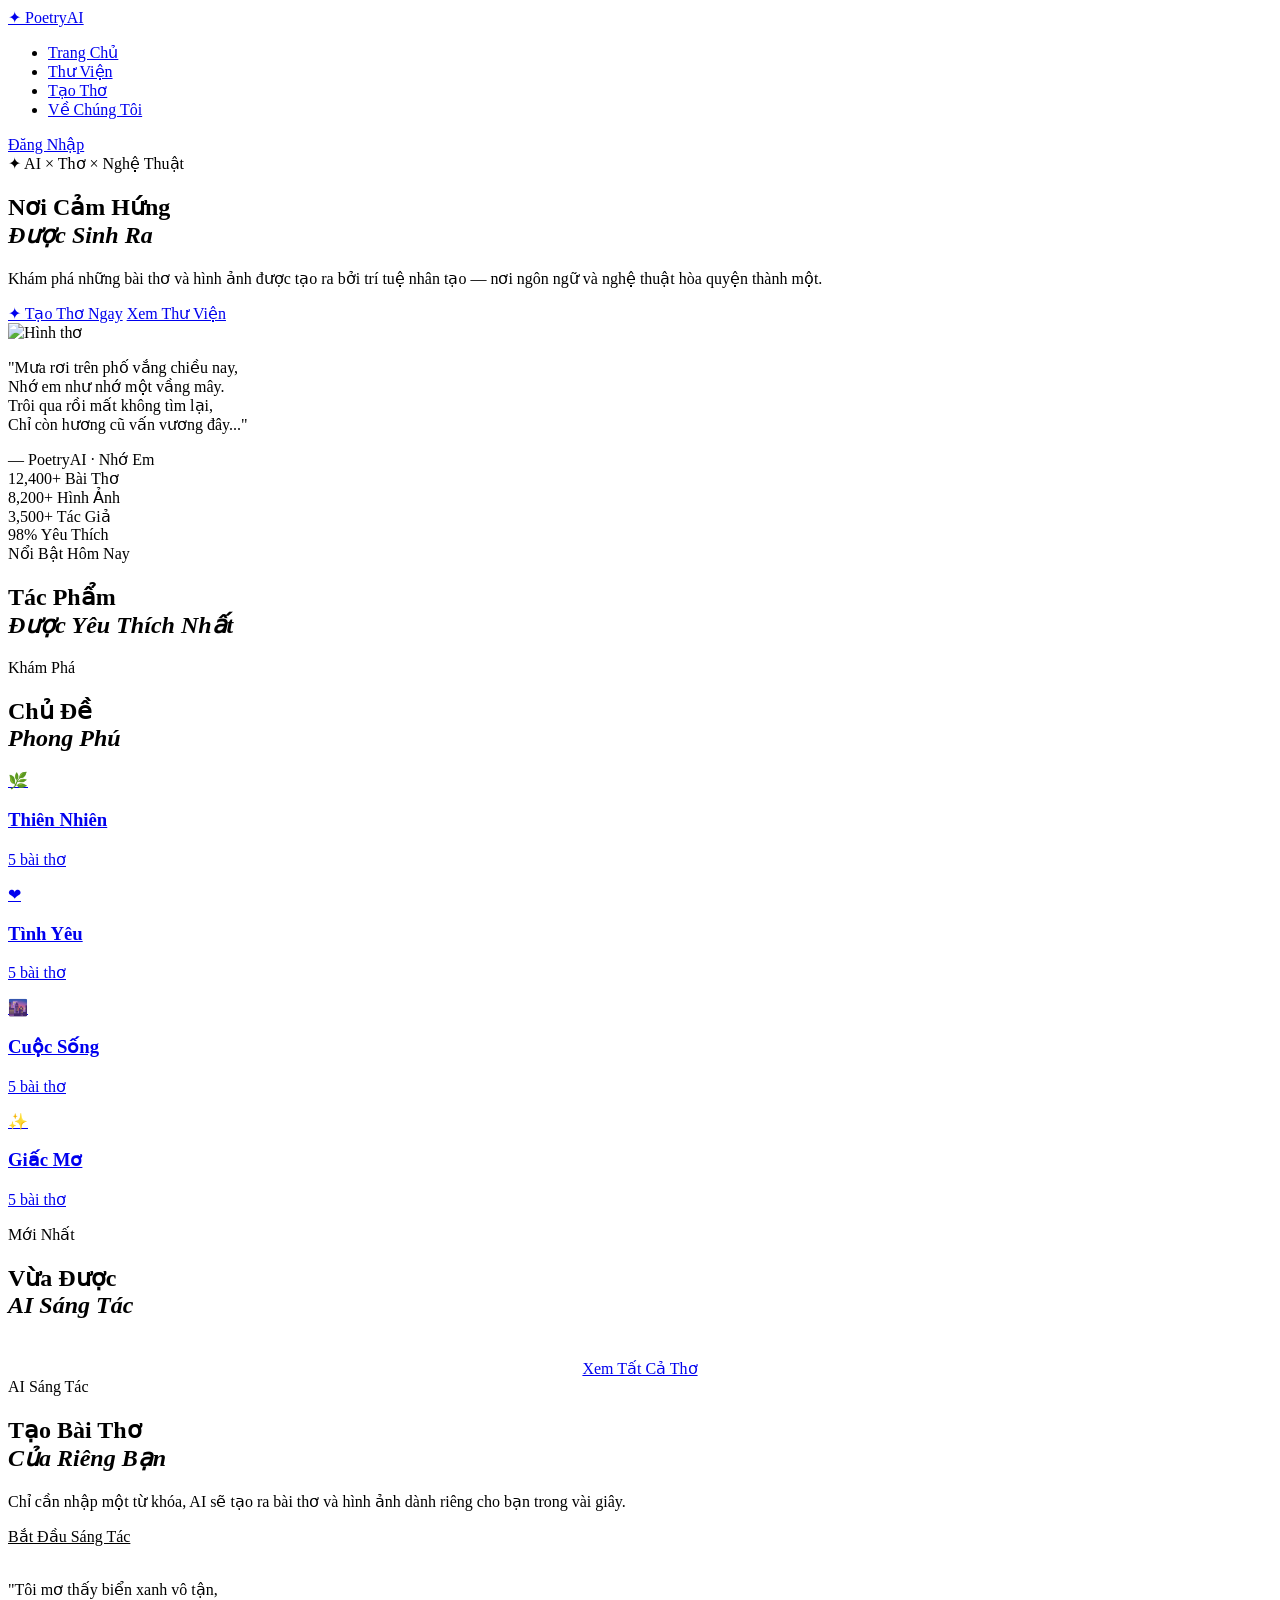
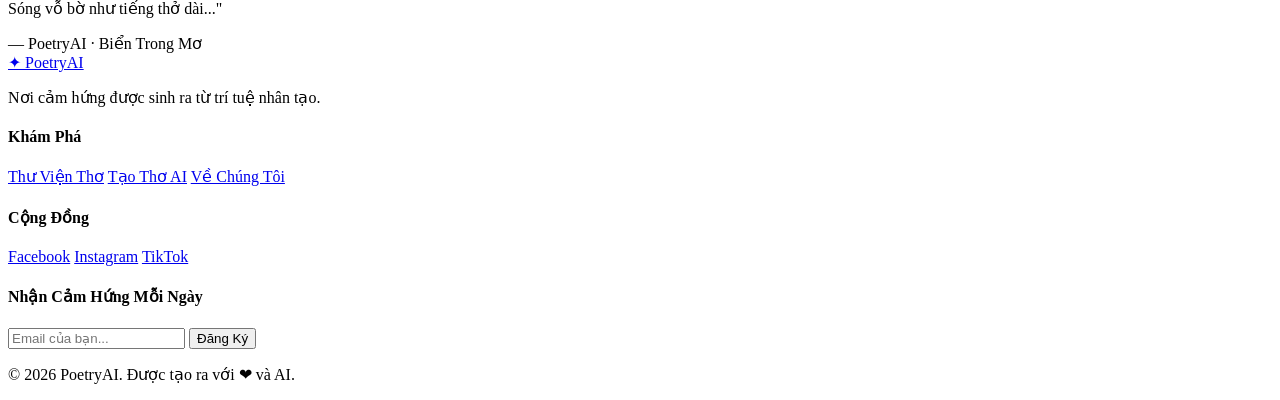
==== index.html @ b4dc810d "Add files via upload" ====
<!DOCTYPE html>
<html lang="vi">
<head>
  <meta charset="UTF-8" />
  <meta name="viewport" content="width=device-width, initial-scale=1.0" />
  <title>PoetryAI — Cảm Hứng Thơ Từ Trí Tuệ Nhân Tạo</title>
  <link rel="stylesheet" href="shared.css" />
  <link rel="stylesheet" href="style.css" />
  <link href="https://fonts.googleapis.com/css2?family=Playfair+Display:ital,wght@0,400;0,700;1,400&family=Inter:wght@300;400;500;600&display=swap" rel="stylesheet" />
</head>
<body>

  <!-- NAV -->
  <nav class="nav">
    <a href="index.html" class="nav-logo">✦ PoetryAI</a>
    <ul class="nav-links">
      <li><a href="index.html" class="active">Trang Chủ</a></li>
      <li><a href="gallery.html">Thư Viện</a></li>
      <li><a href="generate.html">Tạo Thơ</a></li>
      <li><a href="about.html">Về Chúng Tôi</a></li>
    </ul>
    <a href="auth.html" class="btn-nav">Đăng Nhập</a>
  </nav>

  <!-- HERO -->
  <section class="hero">
    <div class="hero-bg"></div>
    <div class="hero-content">
      <span class="hero-tag">✦ AI × Thơ × Nghệ Thuật</span>
      <h1 class="hero-title">Nơi Cảm Hứng<br /><em>Được Sinh Ra</em></h1>
      <p class="hero-sub">Khám phá những bài thơ và hình ảnh được tạo ra bởi trí tuệ nhân tạo — nơi ngôn ngữ và nghệ thuật hòa quyện thành một.</p>
      <div class="hero-actions">
        <a href="generate.html" class="btn-primary">✦ Tạo Thơ Ngay</a>
        <a href="gallery.html" class="btn-ghost">Xem Thư Viện</a>
      </div>
    </div>
    <div class="hero-poem-card">
      <div class="poem-card floating">
        <img src="https://picsum.photos/seed/couple-rain-street/400/520" alt="Hình thơ" />
        <div class="poem-overlay">
          <p class="poem-text">"Mưa rơi trên phố vắng chiều nay,<br />Nhớ em như nhớ một vầng mây.<br />Trôi qua rồi mất không tìm lại,<br />Chỉ còn hương cũ vấn vương đây..."</p>
          <span class="poem-author">— PoetryAI · Nhớ Em</span>
        </div>
      </div>
    </div>
  </section>

  <!-- STATS -->
  <section class="stats">
    <div class="stat-item">
      <span class="stat-num">12,400+</span>
      <span class="stat-label">Bài Thơ</span>
    </div>
    <div class="stat-item">
      <span class="stat-num">8,200+</span>
      <span class="stat-label">Hình Ảnh</span>
    </div>
    <div class="stat-item">
      <span class="stat-num">3,500+</span>
      <span class="stat-label">Tác Giả</span>
    </div>
    <div class="stat-item">
      <span class="stat-num">98%</span>
      <span class="stat-label">Yêu Thích</span>
    </div>
  </section>

  <!-- FEATURED POEMS -->
  <section class="home-featured">
    <div class="section-header">
      <span class="section-tag">Nổi Bật Hôm Nay</span>
      <h2>Tác Phẩm<br /><em>Được Yêu Thích Nhất</em></h2>
    </div>
    <div class="featured-hero-grid" id="featuredGrid">
      <!-- JS inject -->
    </div>
  </section>

  <!-- CATEGORIES -->
  <section class="categories">
    <div class="section-header">
      <span class="section-tag">Khám Phá</span>
      <h2>Chủ Đề<br /><em>Phong Phú</em></h2>
    </div>
    <div class="cat-grid">
      <a href="gallery.html?cat=nature" class="cat-card" style="--img:url('https://picsum.photos/seed/mountain-sunrise-fog/600/400')">
        <div class="cat-overlay">
          <span class="cat-icon">🌿</span>
          <h3>Thiên Nhiên</h3>
          <p>5 bài thơ</p>
        </div>
      </a>
      <a href="gallery.html?cat=love" class="cat-card" style="--img:url('https://picsum.photos/seed/couple-rain-street/600/400')">
        <div class="cat-overlay">
          <span class="cat-icon">❤</span>
          <h3>Tình Yêu</h3>
          <p>5 bài thơ</p>
        </div>
      </a>
      <a href="gallery.html?cat=life" class="cat-card" style="--img:url('https://picsum.photos/seed/night-city-lights-street/600/400')">
        <div class="cat-overlay">
          <span class="cat-icon">🌆</span>
          <h3>Cuộc Sống</h3>
          <p>5 bài thơ</p>
        </div>
      </a>
      <a href="gallery.html?cat=dream" class="cat-card" style="--img:url('https://picsum.photos/seed/dreamy-forest-light/600/400')">
        <div class="cat-overlay">
          <span class="cat-icon">✨</span>
          <h3>Giấc Mơ</h3>
          <p>5 bài thơ</p>
        </div>
      </a>
    </div>
  </section>

  <!-- LATEST POEMS GRID -->
  <section class="home-latest">
    <div class="section-header">
      <span class="section-tag">Mới Nhất</span>
      <h2>Vừa Được<br /><em>AI Sáng Tác</em></h2>
    </div>
    <div class="latest-grid" id="latestGrid"><!-- JS inject --></div>
    <div style="text-align:center;margin-top:40px;">
      <a href="gallery.html" class="btn-outline">Xem Tất Cả Thơ</a>
    </div>
  </section>

  <!-- GENERATE CTA -->
  <section class="home-cta">
    <div class="cta-inner">
      <div class="cta-text">
        <span class="section-tag" style="color:var(--gold)">AI Sáng Tác</span>
        <h2>Tạo Bài Thơ<br /><em style="color:var(--gold)">Của Riêng Bạn</em></h2>
        <p>Chỉ cần nhập một từ khóa, AI sẽ tạo ra bài thơ và hình ảnh dành riêng cho bạn trong vài giây.</p>
        <a href="generate.html" class="btn-primary" style="background:var(--gold);color:var(--dark)">Bắt Đầu Sáng Tác</a>
      </div>
      <div class="cta-preview">
        <div class="cta-card">
          <img src="https://picsum.photos/seed/dreamy-ocean-blue/500/340" alt="" />
          <div class="cta-card-poem">
            <p>"Tôi mơ thấy biển xanh vô tận,<br />Sóng vỗ bờ như tiếng thở dài..."</p>
            <span>— PoetryAI · Biển Trong Mơ</span>
          </div>
        </div>
      </div>
    </div>
  </section>

  <!-- FOOTER -->
  <footer class="footer">
    <div class="footer-inner">
      <div class="footer-brand">
        <a href="index.html" class="nav-logo">✦ PoetryAI</a>
        <p>Nơi cảm hứng được sinh ra từ trí tuệ nhân tạo.</p>
      </div>
      <div class="footer-links">
        <h4>Khám Phá</h4>
        <a href="gallery.html">Thư Viện Thơ</a>
        <a href="generate.html">Tạo Thơ AI</a>
        <a href="about.html">Về Chúng Tôi</a>
      </div>
      <div class="footer-links">
        <h4>Cộng Đồng</h4>
        <a href="#">Facebook</a>
        <a href="#">Instagram</a>
        <a href="#">TikTok</a>
      </div>
      <div class="footer-newsletter">
        <h4>Nhận Cảm Hứng Mỗi Ngày</h4>
        <div class="newsletter-form">
          <input type="email" placeholder="Email của bạn..." />
          <button onclick="subscribeNewsletter(this)">Đăng Ký</button>
        </div>
      </div>
    </div>
    <div class="footer-bottom">
      <p>© 2026 PoetryAI. Được tạo ra với ❤ và AI.</p>
    </div>
  </footer>

  <script src="poems-data.js"></script>
  <script src="app.js"></script>
  <script src="home.js"></script>
</body>
</html>
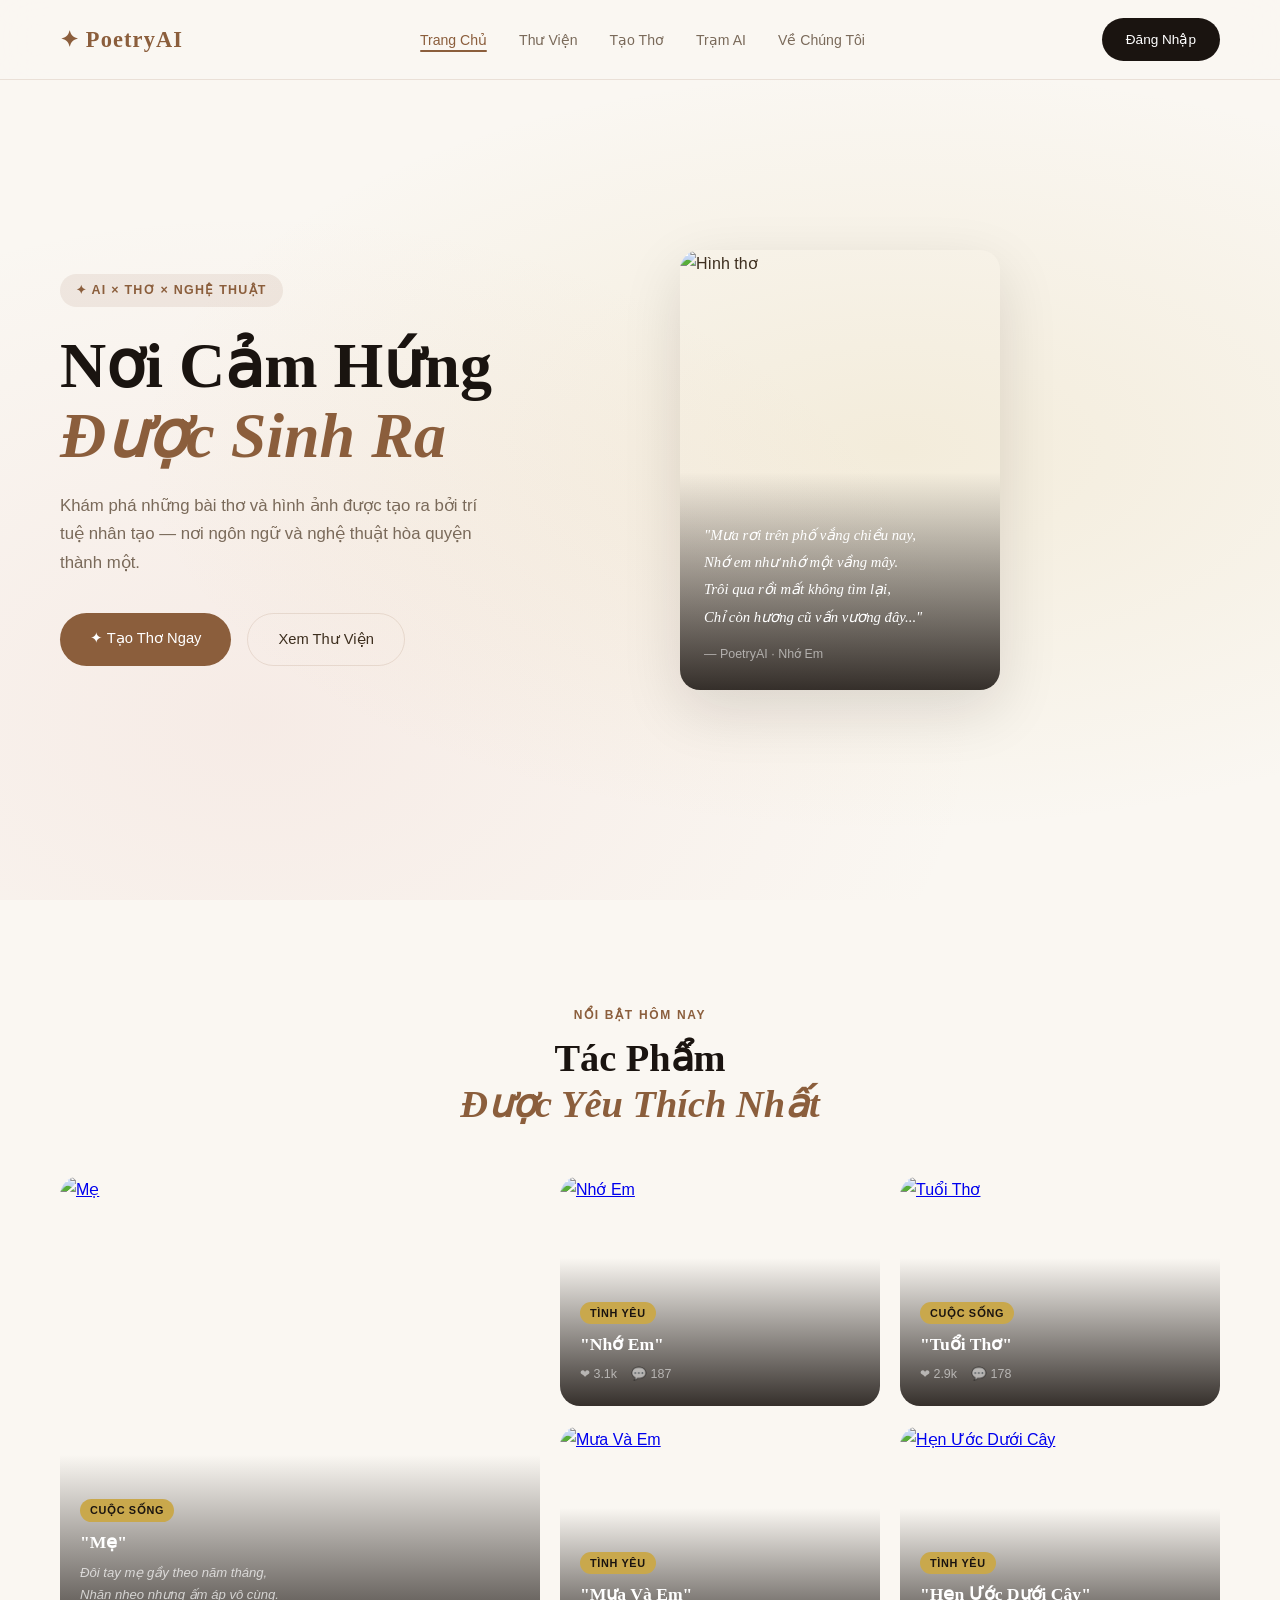
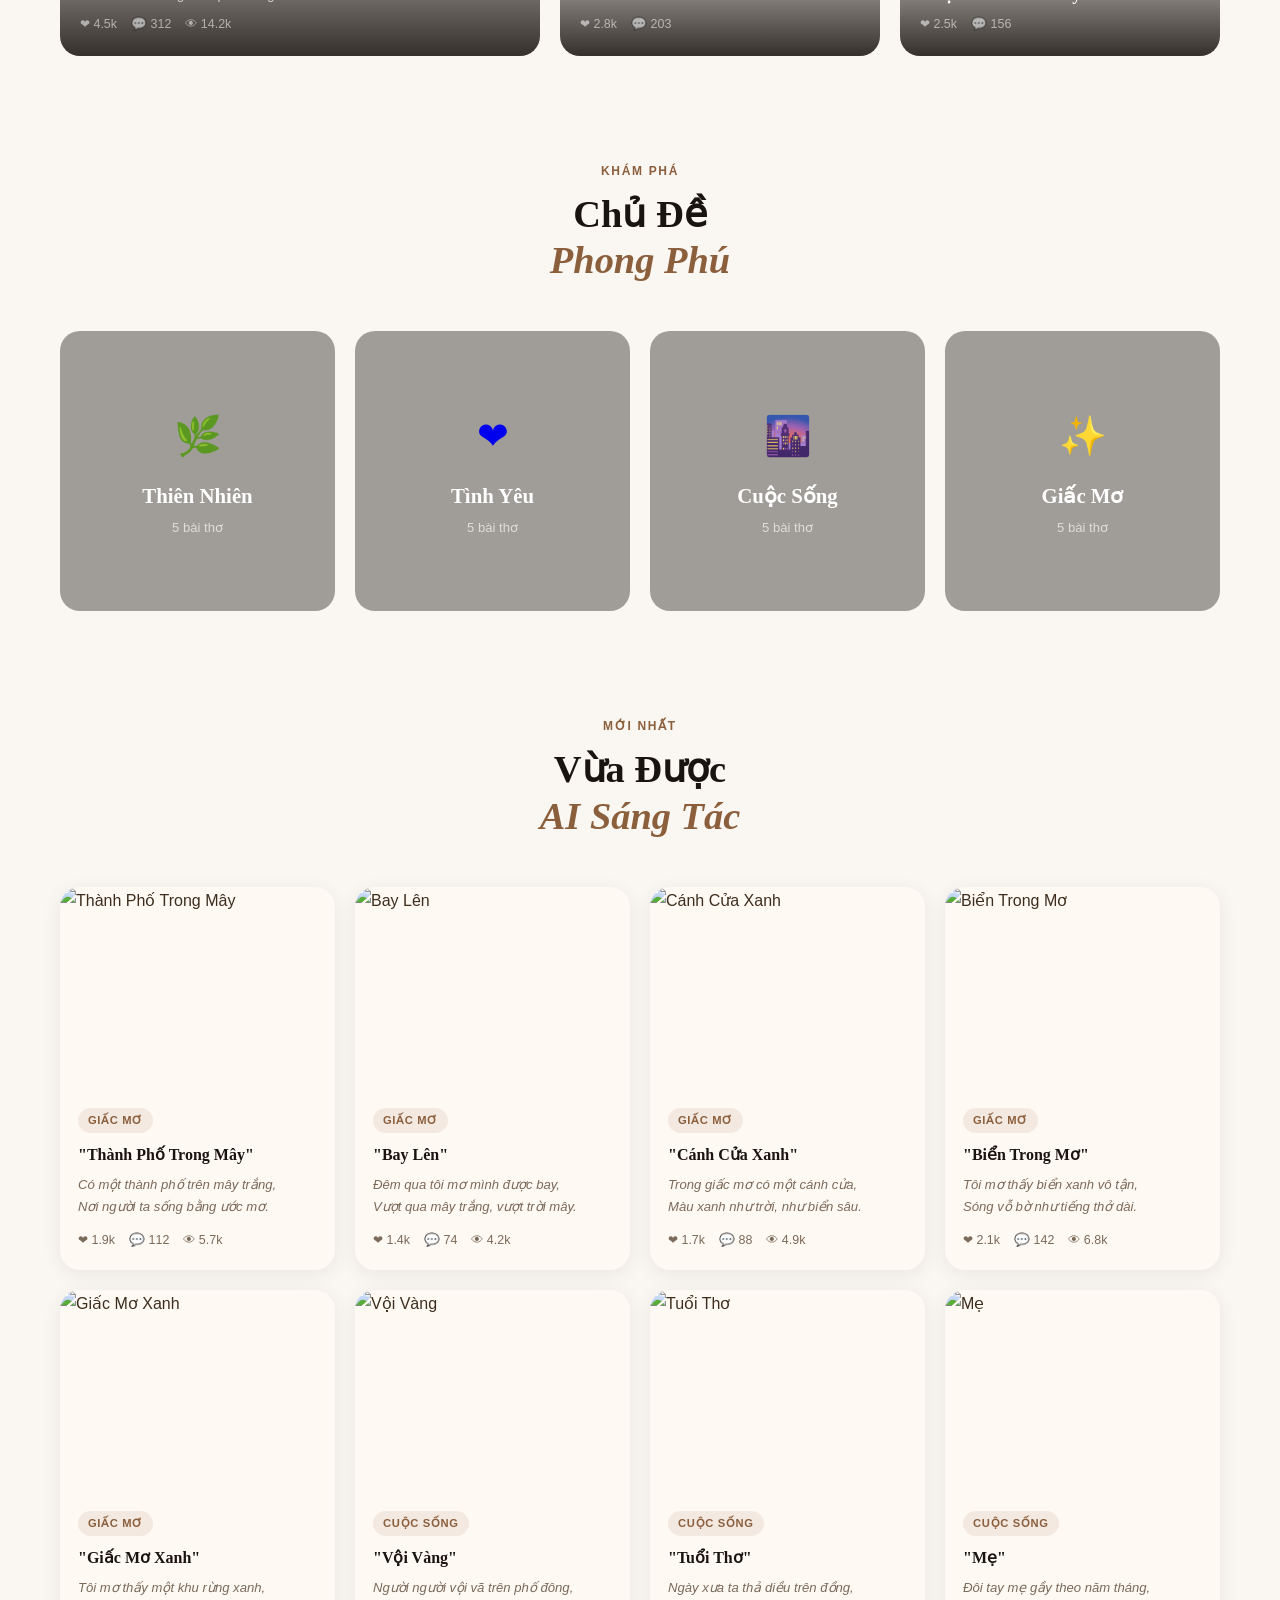
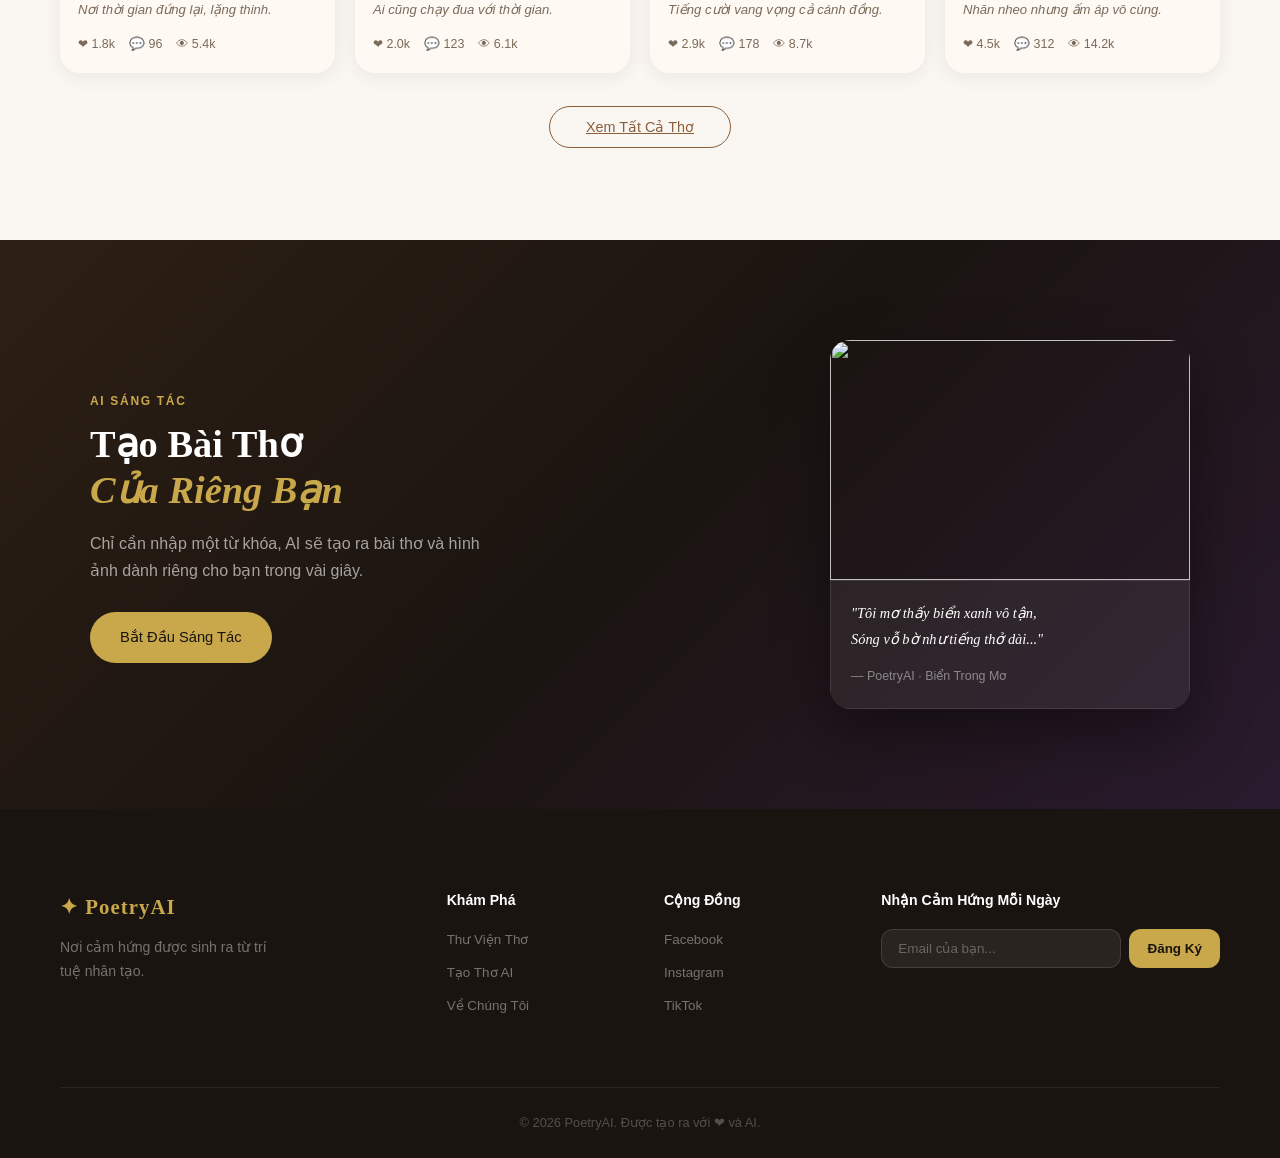
==== commit 919cb94e: "Update index.html" ====
--- a/index.html
+++ b/index.html
@@ -17,6 +17,7 @@
       <li><a href="index.html" class="active">Trang Chủ</a></li>
       <li><a href="gallery.html">Thư Viện</a></li>
       <li><a href="generate.html">Tạo Thơ</a></li>
+      <li><a href="guide.html">Trạm AI</a></li>
       <li><a href="about.html">Về Chúng Tôi</a></li>
     </ul>
     <a href="auth.html" class="btn-nav">Đăng Nhập</a>
@@ -45,25 +46,7 @@
     </div>
   </section>
 
-  <!-- STATS -->
-  <section class="stats">
-    <div class="stat-item">
-      <span class="stat-num">12,400+</span>
-      <span class="stat-label">Bài Thơ</span>
-    </div>
-    <div class="stat-item">
-      <span class="stat-num">8,200+</span>
-      <span class="stat-label">Hình Ảnh</span>
-    </div>
-    <div class="stat-item">
-      <span class="stat-num">3,500+</span>
-      <span class="stat-label">Tác Giả</span>
-    </div>
-    <div class="stat-item">
-      <span class="stat-num">98%</span>
-      <span class="stat-label">Yêu Thích</span>
-    </div>
-  </section>
+
 
   <!-- FEATURED POEMS -->
   <section class="home-featured">
--- a/shared.css
+++ b/shared.css
@@ -0,0 +1,215 @@
+/* ===== SHARED STYLES — dùng chung cho tất cả trang ===== */
+*, *::before, *::after { box-sizing: border-box; margin: 0; padding: 0; }
+
+:root {
+  --cream: #faf7f2;
+  --dark: #1a1410;
+  --brown: #8b5e3c;
+  --gold: #c9a84c;
+  --rose: #d4847a;
+  --purple: #7c6b9e;
+  --text: #3d2e1e;
+  --text-light: #7a6a5a;
+  --white: #ffffff;
+  --card-bg: #fff9f4;
+  --border: rgba(139,94,60,0.15);
+  --shadow: 0 20px 60px rgba(26,20,16,0.12);
+  --radius: 20px;
+  --radius-sm: 12px;
+}
+
+html { scroll-behavior: smooth; }
+body {
+  font-family: 'Inter', sans-serif;
+  background: var(--cream);
+  color: var(--text);
+  line-height: 1.7;
+  overflow-x: hidden;
+}
+em { font-family: 'Playfair Display', serif; font-style: italic; color: var(--brown); }
+
+/* ===== NAV ===== */
+.nav {
+  position: fixed; top: 0; left: 0; right: 0; z-index: 100;
+  display: flex; align-items: center; justify-content: space-between;
+  padding: 18px 60px;
+  background: rgba(250,247,242,0.9);
+  backdrop-filter: blur(20px);
+  border-bottom: 1px solid var(--border);
+  transition: box-shadow 0.3s;
+}
+.nav-logo {
+  font-family: 'Playfair Display', serif;
+  font-size: 1.4rem; font-weight: 700;
+  color: var(--brown); letter-spacing: 0.05em;
+  text-decoration: none;
+}
+.nav-links { display: flex; gap: 32px; list-style: none; }
+.nav-links a {
+  text-decoration: none; color: var(--text-light);
+  font-size: 0.88rem; font-weight: 500;
+  transition: color 0.3s; position: relative;
+}
+.nav-links a:hover, .nav-links a.active { color: var(--brown); }
+.nav-links a.active::after {
+  content: ''; position: absolute; bottom: -4px; left: 0; right: 0;
+  height: 2px; background: var(--brown); border-radius: 2px;
+}
+.btn-nav {
+  background: var(--dark); color: var(--white);
+  border: none; padding: 10px 24px;
+  border-radius: 50px; font-size: 0.85rem;
+  cursor: pointer; transition: background 0.3s;
+  text-decoration: none; display: inline-block;
+}
+.btn-nav:hover { background: var(--brown); }
+
+/* ===== BUTTONS ===== */
+.btn-primary {
+  background: var(--brown); color: var(--white);
+  padding: 13px 30px; border-radius: 50px;
+  text-decoration: none; font-weight: 500;
+  font-size: 0.92rem; transition: all 0.3s;
+  display: inline-block; border: none; cursor: pointer;
+}
+.btn-primary:hover { background: var(--dark); transform: translateY(-2px); box-shadow: 0 8px 24px rgba(139,94,60,0.3); }
+
+.btn-ghost {
+  background: transparent; color: var(--text);
+  padding: 13px 30px; border-radius: 50px;
+  text-decoration: none; font-weight: 500;
+  font-size: 0.92rem; border: 1.5px solid var(--border);
+  transition: all 0.3s; display: inline-block;
+}
+.btn-ghost:hover { border-color: var(--brown); color: var(--brown); }
+
+.btn-outline {
+  padding: 12px 36px; border-radius: 50px;
+  border: 1.5px solid var(--brown); color: var(--brown);
+  background: transparent; font-size: 0.9rem;
+  cursor: pointer; transition: all 0.3s;
+}
+.btn-outline:hover { background: var(--brown); color: var(--white); }
+
+/* ===== SECTION HEADER ===== */
+.section-header { text-align: center; margin-bottom: 48px; }
+.section-header.light h2 { color: var(--white); }
+.section-header.light p { color: rgba(255,255,255,0.65); max-width: 500px; margin: 12px auto 0; }
+.section-tag {
+  display: inline-block; color: var(--brown);
+  font-size: 0.75rem; font-weight: 600;
+  letter-spacing: 0.14em; text-transform: uppercase; margin-bottom: 10px;
+}
+.section-header h2 {
+  font-family: 'Playfair Display', serif;
+  font-size: clamp(1.8rem, 3vw, 2.8rem);
+  line-height: 1.2; color: var(--dark);
+}
+
+/* ===== PAGE HERO (dùng cho các trang phụ) ===== */
+.page-hero {
+  padding: 140px 60px 80px;
+  text-align: center;
+  background: linear-gradient(160deg, var(--cream) 0%, #f0e8dc 100%);
+  position: relative; overflow: hidden;
+}
+.page-hero::before {
+  content: '';
+  position: absolute; inset: 0;
+  background: radial-gradient(ellipse at 50% 0%, rgba(201,168,76,0.15) 0%, transparent 60%);
+}
+.page-hero-tag {
+  display: inline-block;
+  background: rgba(139,94,60,0.1); color: var(--brown);
+  padding: 5px 16px; border-radius: 50px;
+  font-size: 0.75rem; font-weight: 600;
+  letter-spacing: 0.1em; text-transform: uppercase;
+  margin-bottom: 20px;
+}
+.page-hero h1 {
+  font-family: 'Playfair Display', serif;
+  font-size: clamp(2.4rem, 4vw, 4rem);
+  line-height: 1.15; color: var(--dark);
+  margin-bottom: 16px; position: relative;
+}
+.page-hero p {
+  color: var(--text-light); font-size: 1rem;
+  max-width: 520px; margin: 0 auto 32px;
+  position: relative;
+}
+
+/* ===== FOOTER ===== */
+.footer { background: var(--dark); padding: 80px 60px 0; }
+.footer-inner {
+  display: grid; grid-template-columns: 2fr 1fr 1fr 2fr;
+  gap: 48px; padding-bottom: 60px;
+  border-bottom: 1px solid rgba(255,255,255,0.08);
+}
+.footer-brand .nav-logo { color: var(--gold); display: block; margin-bottom: 12px; font-size: 1.3rem; }
+.footer-brand p { color: rgba(255,255,255,0.4); font-size: 0.88rem; max-width: 220px; }
+.footer-links h4 { color: var(--white); font-size: 0.88rem; margin-bottom: 16px; }
+.footer-links a {
+  display: block; color: rgba(255,255,255,0.4);
+  text-decoration: none; font-size: 0.84rem;
+  margin-bottom: 10px; transition: color 0.3s;
+}
+.footer-links a:hover { color: var(--gold); }
+.footer-newsletter h4 { color: var(--white); font-size: 0.88rem; margin-bottom: 16px; }
+.newsletter-form { display: flex; gap: 8px; }
+.newsletter-form input {
+  flex: 1; padding: 11px 16px;
+  background: rgba(255,255,255,0.07);
+  border: 1px solid rgba(255,255,255,0.12);
+  border-radius: var(--radius-sm);
+  color: var(--white); font-size: 0.84rem; outline: none;
+}
+.newsletter-form input::placeholder { color: rgba(255,255,255,0.3); }
+.newsletter-form button {
+  padding: 11px 18px; background: var(--gold);
+  color: var(--dark); border: none;
+  border-radius: var(--radius-sm);
+  font-weight: 600; font-size: 0.84rem;
+  cursor: pointer; transition: background 0.3s; white-space: nowrap;
+}
+.newsletter-form button:hover { background: var(--brown); color: var(--white); }
+.footer-bottom {
+  padding: 24px 0; text-align: center;
+  color: rgba(255,255,255,0.25); font-size: 0.8rem;
+}
+
+/* ===== PAGE TRANSITION ===== */
+body {
+  animation: pageFadeIn 0.4s ease;
+}
+@keyframes pageFadeIn {
+  from { opacity: 0; transform: translateY(8px); }
+  to   { opacity: 1; transform: translateY(0); }
+}
+/* links tự navigate bình thường, transition xử lý bằng JS */
+
+/* ===== TOAST ===== */
+.toast {
+  position: fixed; bottom: 32px; left: 50%; transform: translateX(-50%);
+  background: var(--dark); color: var(--white); padding: 12px 24px;
+  border-radius: 50px; font-size: 0.88rem; z-index: 9999;
+  box-shadow: 0 8px 24px rgba(0,0,0,0.3);
+  animation: fadeUp 0.3s ease;
+}
+@keyframes fadeUp {
+  from { opacity: 0; transform: translateX(-50%) translateY(10px); }
+  to   { opacity: 1; transform: translateX(-50%) translateY(0); }
+}
+@keyframes float {
+  0%, 100% { transform: translateY(0); }
+  50% { transform: translateY(-12px); }
+}
+.floating { animation: float 5s ease-in-out infinite; }
+
+/* ===== RESPONSIVE NAV ===== */
+@media (max-width: 768px) {
+  .nav { padding: 14px 20px; }
+  .nav-links { display: none; }
+  .page-hero { padding: 110px 20px 60px; }
+  .footer { padding: 60px 20px 0; }
+  .footer-inner { grid-template-columns: 1fr; gap: 28px; }
+}
--- a/style.css
+++ b/style.css
@@ -0,0 +1,224 @@
+/* ===== TRANG CHỦ (index.html) ===== */
+
+/* HERO */
+.hero {
+  min-height: 100vh;
+  display: flex; align-items: center;
+  padding: 120px 60px 80px;
+  position: relative; overflow: hidden; gap: 60px;
+}
+.hero-bg {
+  position: absolute; inset: 0;
+  background: radial-gradient(ellipse at 70% 50%, rgba(201,168,76,0.14) 0%, transparent 60%),
+              radial-gradient(ellipse at 20% 80%, rgba(212,132,122,0.1) 0%, transparent 50%);
+  pointer-events: none;
+}
+.hero-content { flex: 1; max-width: 560px; position: relative; z-index: 1; }
+.hero-tag {
+  display: inline-block;
+  background: rgba(139,94,60,0.1); color: var(--brown);
+  padding: 6px 16px; border-radius: 50px;
+  font-size: 0.78rem; font-weight: 600;
+  letter-spacing: 0.1em; text-transform: uppercase; margin-bottom: 24px;
+}
+.hero-title {
+  font-family: 'Playfair Display', serif;
+  font-size: clamp(3rem, 5vw, 5rem);
+  line-height: 1.1; font-weight: 700;
+  color: var(--dark); margin-bottom: 20px;
+}
+.hero-sub {
+  font-size: 1.05rem; color: var(--text-light);
+  max-width: 440px; margin-bottom: 36px;
+}
+.hero-actions { display: flex; gap: 16px; flex-wrap: wrap; }
+.hero-poem-card { flex: 0 0 auto; position: relative; z-index: 1; }
+.poem-card {
+  width: 320px; border-radius: var(--radius);
+  overflow: hidden; box-shadow: var(--shadow); position: relative;
+}
+.poem-card img { width: 100%; height: 440px; object-fit: cover; display: block; }
+.poem-overlay {
+  position: absolute; bottom: 0; left: 0; right: 0;
+  background: linear-gradient(transparent, rgba(26,20,16,0.88));
+  padding: 50px 24px 24px;
+}
+.poem-text {
+  font-family: 'Playfair Display', serif;
+  font-style: italic; color: var(--white);
+  font-size: 0.92rem; line-height: 1.85; margin-bottom: 8px;
+}
+.poem-author { color: rgba(255,255,255,0.55); font-size: 0.78rem; }
+
+/* STATS */
+.stats {
+  display: flex; justify-content: center;
+  background: var(--dark); padding: 48px 60px;
+}
+.stat-item {
+  flex: 1; max-width: 200px;
+  display: flex; flex-direction: column; align-items: center;
+  padding: 0 40px; border-right: 1px solid rgba(255,255,255,0.1);
+}
+.stat-item:last-child { border-right: none; }
+.stat-num {
+  font-family: 'Playfair Display', serif;
+  font-size: 2.4rem; font-weight: 700; color: var(--gold);
+}
+.stat-label { color: rgba(255,255,255,0.45); font-size: 0.82rem; margin-top: 4px; }
+
+/* FEATURED HERO GRID */
+.home-featured { padding: 100px 60px; }
+.featured-hero-grid {
+  display: grid;
+  grid-template-columns: 1.5fr 1fr 1fr;
+  grid-template-rows: auto auto;
+  gap: 20px;
+}
+.fh-card {
+  border-radius: var(--radius); overflow: hidden;
+  position: relative; cursor: pointer;
+  transition: transform 0.3s;
+}
+.fh-card:hover { transform: scale(1.02); }
+.fh-card.large { grid-row: span 2; }
+.fh-card img { width: 100%; height: 100%; object-fit: cover; display: block; min-height: 220px; }
+.fh-card.large img { min-height: 480px; }
+.fh-info {
+  position: absolute; bottom: 0; left: 0; right: 0;
+  background: linear-gradient(transparent, rgba(26,20,16,0.88));
+  padding: 40px 20px 20px;
+}
+.fh-tag {
+  display: inline-block;
+  background: var(--gold); color: var(--dark);
+  padding: 2px 10px; border-radius: 50px;
+  font-size: 0.68rem; font-weight: 700;
+  letter-spacing: 0.06em; text-transform: uppercase; margin-bottom: 6px;
+}
+.fh-info h3 {
+  font-family: 'Playfair Display', serif;
+  color: var(--white); font-size: 1.1rem; margin-bottom: 4px;
+}
+.fh-info p {
+  color: rgba(255,255,255,0.7); font-style: italic;
+  font-size: 0.82rem; line-height: 1.7; margin-bottom: 8px;
+}
+.fh-meta { display: flex; gap: 14px; color: rgba(255,255,255,0.55); font-size: 0.78rem; }
+
+/* CATEGORIES */
+.categories { padding: 0 60px 100px; }
+.cat-grid { display: grid; grid-template-columns: repeat(4, 1fr); gap: 20px; }
+.cat-card {
+  height: 280px; border-radius: var(--radius);
+  background-image: var(--img);
+  background-size: cover; background-position: center;
+  position: relative; overflow: hidden;
+  text-decoration: none; display: block;
+  transition: transform 0.3s;
+}
+.cat-card:hover { transform: translateY(-6px); }
+.cat-card:hover .cat-overlay { background: rgba(26,20,16,0.55); }
+.cat-overlay {
+  position: absolute; inset: 0;
+  background: rgba(26,20,16,0.4);
+  display: flex; flex-direction: column;
+  align-items: center; justify-content: center;
+  transition: background 0.3s;
+}
+.cat-icon { font-size: 2.4rem; margin-bottom: 10px; }
+.cat-overlay h3 {
+  font-family: 'Playfair Display', serif;
+  color: var(--white); font-size: 1.3rem; margin-bottom: 4px;
+}
+.cat-overlay p { color: rgba(255,255,255,0.65); font-size: 0.82rem; }
+
+/* LATEST GRID */
+.home-latest { padding: 0 60px 100px; }
+.latest-grid {
+  display: grid;
+  grid-template-columns: repeat(auto-fill, minmax(260px, 1fr));
+  gap: 20px;
+}
+.latest-card {
+  background: var(--card-bg); border-radius: var(--radius);
+  overflow: hidden; box-shadow: 0 4px 20px rgba(26,20,16,0.07);
+  transition: transform 0.3s, box-shadow 0.3s; cursor: pointer;
+  text-decoration: none; display: block; color: inherit;
+}
+.latest-card:hover { transform: translateY(-5px); box-shadow: var(--shadow); }
+.latest-card img { width: 100%; height: 200px; object-fit: cover; display: block; }
+.latest-body { padding: 18px; }
+.card-tag {
+  display: inline-block;
+  background: rgba(139,94,60,0.1); color: var(--brown);
+  padding: 3px 10px; border-radius: 50px;
+  font-size: 0.7rem; font-weight: 600;
+  letter-spacing: 0.06em; text-transform: uppercase; margin-bottom: 8px;
+}
+.latest-body h3 {
+  font-family: 'Playfair Display', serif;
+  font-size: 1rem; color: var(--dark); margin-bottom: 6px;
+}
+.latest-body p {
+  font-size: 0.82rem; color: var(--text-light);
+  font-style: italic; line-height: 1.7; margin-bottom: 12px;
+}
+.card-meta { display: flex; gap: 14px; font-size: 0.78rem; color: var(--text-light); }
+
+/* HOME CTA */
+.home-cta {
+  background: linear-gradient(135deg, #2d1f14 0%, #1a1410 50%, #2a1a2e 100%);
+  padding: 100px 60px;
+}
+.cta-inner { display: flex; align-items: center; gap: 80px; max-width: 1100px; margin: 0 auto; }
+.cta-text { flex: 1; }
+.cta-text h2 {
+  font-family: 'Playfair Display', serif;
+  font-size: clamp(2rem, 3vw, 2.8rem);
+  color: var(--white); line-height: 1.2; margin-bottom: 16px;
+}
+.cta-text p { color: rgba(255,255,255,0.6); margin-bottom: 28px; max-width: 400px; }
+.cta-preview { flex: 0 0 auto; }
+.cta-card {
+  width: 360px; border-radius: var(--radius);
+  overflow: hidden; box-shadow: 0 24px 60px rgba(0,0,0,0.4);
+}
+.cta-card img { width: 100%; height: 240px; object-fit: cover; display: block; }
+.cta-card-poem {
+  background: rgba(255,255,255,0.06);
+  border: 1px solid rgba(255,255,255,0.1);
+  padding: 20px;
+}
+.cta-card-poem p {
+  font-family: 'Playfair Display', serif;
+  font-style: italic; color: var(--white);
+  font-size: 0.9rem; line-height: 1.8; margin-bottom: 8px;
+}
+.cta-card-poem span { color: rgba(255,255,255,0.45); font-size: 0.78rem; }
+
+/* RESPONSIVE */
+@media (max-width: 1024px) {
+  .hero { padding: 100px 32px 60px; flex-direction: column; text-align: center; }
+  .hero-content { max-width: 100%; }
+  .hero-sub { margin: 0 auto 36px; }
+  .hero-actions { justify-content: center; }
+  .hero-poem-card { display: none; }
+  .stats { padding: 40px 32px; }
+  .home-featured, .categories, .home-latest, .home-cta { padding-left: 32px; padding-right: 32px; }
+  .featured-hero-grid { grid-template-columns: 1fr 1fr; }
+  .fh-card.large { grid-column: span 2; grid-row: span 1; }
+  .cat-grid { grid-template-columns: 1fr 1fr; }
+  .cta-inner { flex-direction: column; gap: 40px; }
+  .cta-card { width: 100%; max-width: 400px; }
+}
+@media (max-width: 640px) {
+  .hero { padding: 90px 20px 60px; }
+  .stats { flex-wrap: wrap; padding: 32px 20px; }
+  .stat-item { border-right: none; padding: 16px; min-width: 50%; }
+  .home-featured, .categories, .home-latest, .home-cta { padding-left: 20px; padding-right: 20px; }
+  .featured-hero-grid { grid-template-columns: 1fr; }
+  .fh-card.large { grid-column: span 1; }
+  .cat-grid { grid-template-columns: 1fr 1fr; gap: 12px; }
+  .cat-card { height: 200px; }
+}
